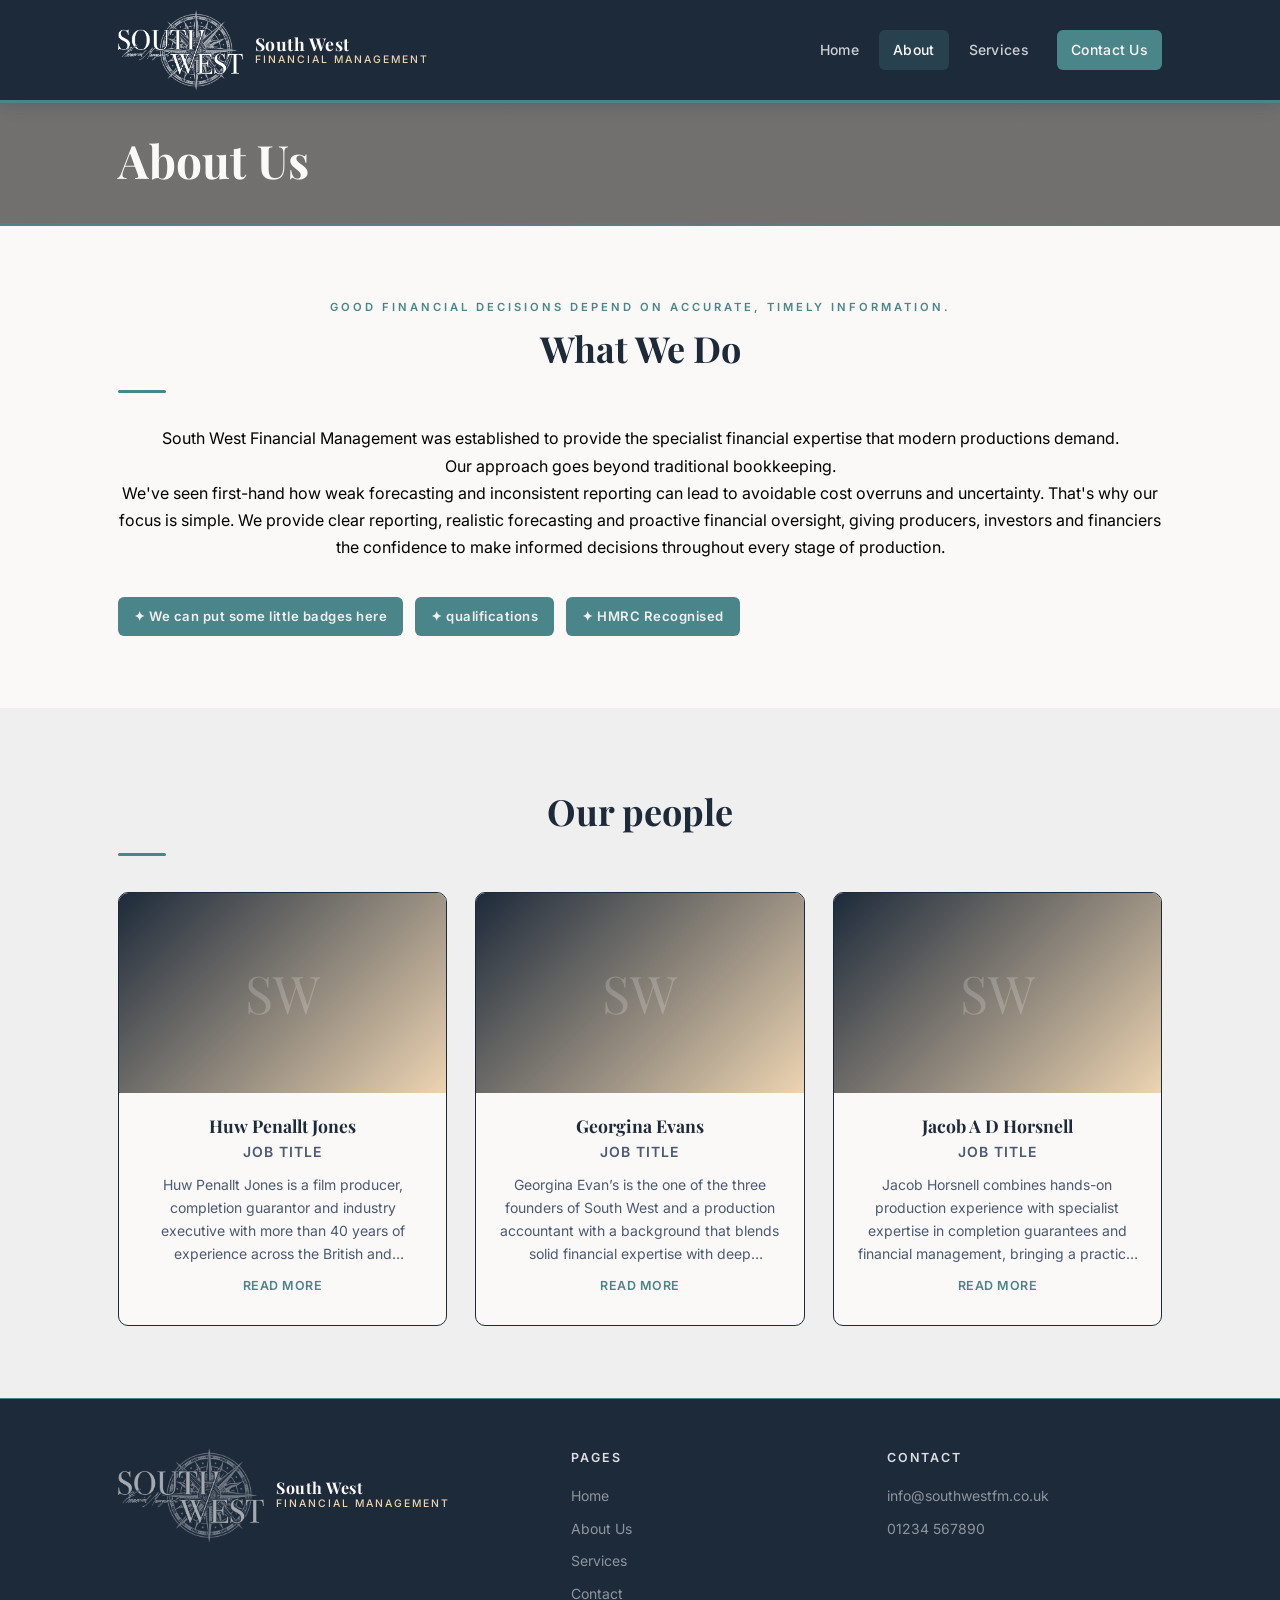
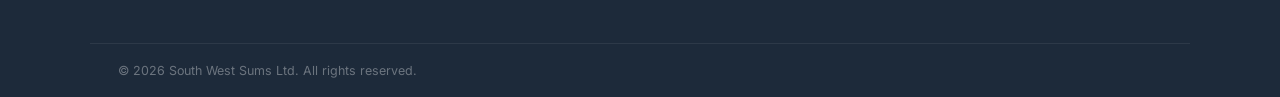
==== about.html @ 1b4b7c7f "Initial commit" ====
<!DOCTYPE html>
<html lang="en">
<head>
    <meta charset="UTF-8">
    <meta name="viewport" content="width=device-width, initial-scale=1.0">
    <title>About Us – South West Financial Management</title>
    <link rel="stylesheet" href="style.css">
</head>
<body>

<!-- HEADER -->
<header>
    <div class="header-inner">
        <a href="index.html" class="logo-wrap">
            <img src="images/logo_white.png" alt="South West Financial Management logo">
            <div class="logo-text">
                <span class="name">South West</span>
                <span class="sub">Financial Management</span>
            </div>
        </a>
        <nav>
            <a href="index.html">Home</a>
            <a href="about.html" class="active">About</a>
            <a href="services.html">Services</a>
            <a href="contact.html" class="nav-cta">Contact Us</a>
        </nav>
    </div>
</header>

<!-- PAGE BANNER -->
<div class="page-banner">
    <div class="container">
        <h1>About Us</h1>
        <p></p>
    </div>
</div>

<!-- ABOUT INTRO -->
<section class="section">
    <div class="container">
		<div>
			<p class="section-label">Good financial decisions depend on accurate, timely information.</p>
			<h2 class="section-title">What We Do</h2>
			<div class="divider"></div>
			<p>South West Financial Management was established to provide the specialist financial expertise that modern productions demand.</p>
			<p>Our approach goes beyond traditional bookkeeping.</p>
			<p>We've seen first-hand how weak forecasting and inconsistent reporting can lead to avoidable cost overruns and uncertainty. That's why our focus is simple. We provide clear reporting, realistic forecasting and proactive financial oversight, giving producers, investors and financiers the confidence to make informed decisions throughout every stage of production.</p>
			<div class="qual-strip">
				<span class="qual-badge">✦ We can put some little badges here</span>
				<span class="qual-badge">✦ qualifications</span>
				<span class="qual-badge">✦ HMRC Recognised</span>
			</div>
		</div>
            
    </div>
</section>

<!-- TEAM SECTION -->
<section class="section section-alt">
    <div class="container">
        <p class="section-label"><Meet the team</p>
        <h2 class="section-title">Our people</h2>
        <div class="divider"></div>
        <div class="team-grid" style="margin-top: 36px;">
			<div class="team-card" tabindex="0" role="button" data-name="Huw Penallt Jones" data-role="Job title">
				<div class="team-photo">SW</div>
				<div class="team-info">
					<h3>Huw Penallt Jones</h3>
					<p class="team-role">Job title</p>
					<p class="team-bio">Huw Penallt Jones is a film producer, completion guarantor and industry executive with more than 40 years of experience across the British and international film industries. Throughout his career, he has contributed to the successful delivery of over 350 productions, combining extensive expertise in production, finance and risk management.
					His production credits include Cold Mountain, The Man Who Knew Infinity, The Edge of Love, Patagonia and Freud's Last Session. Alongside his work as a producer, Huw has held senior leadership roles including Director and Head of Production at Film Finances Ltd, one of the world's leading completion guarantors, Vice Chair of the Production Guild of Great Britain, and Cost Controller at the BBC. He currently serves as Managing Director UK for the CAC Group/MGB.
					Huw also spent several years as a Senior Lecturer in Film Production at Aberystwyth University, where he developed industry-focused programmes to help students gain professional production experience.
					At South West Financial Management, Huw brings together decades of experience in producing, production finance and completion guarantees to provide producers, investors and financiers with robust financial oversight, accurate forecasting and the confidence to deliver productions successfully.</p>
					<span class="team-toggle">Read more</span>
				</div>
			</div>
            <div class="team-card" tabindex="0" role="button" data-name="Georgina Evans" data-role="Job title">
				<div class="team-photo">SW</div>
				<div class="team-info">
					<h3>Georgina Evans</h3>
					<p class="team-role">Job title</p>
					<p class="team-bio">Georgina Evan’s is the one of the three founders of South West and a production accountant with a background that blends solid financial expertise with deep experience in the creative industries. She spent ten years at Molinare, one of the UK’s leading post‑production houses, where she progressed from Accounts Payable to Management Accountant and ultimately Financial Controller. Her time there gave her a comprehensive understanding of post‑production workflows, cost management, and the financial pressures facing modern screen projects.
					After leaving Molinare, Georgina transitioned into production accounting — a move that combined her love of film with her talent for bringing clarity and calm to complex budgets. She has since worked on a range of feature films, including Wasteland, Deep Fear, Killing Thyme, Me You and Montana, supporting producers and financiers with accurate reporting, tax credit administration, and day‑to‑day financial oversight.
					Today, through South West, Georgina provides productions with a dependable, collaborative financial partner. She is known for her approachable style, her ability to simplify the complicated, and her commitment to helping teams feel confident and in control from development through delivery</p>
					<span class="team-toggle">Read more</span>
				</div>
			</div>
			
            <div class="team-card" tabindex="0" role="button" data-name="Jacob A D Horsnell" data-role="Job title">
				<div class="team-photo">SW</div>
				<div class="team-info">
					<h3>Jacob A D Horsnell</h3>
					<p class="team-role">Job title</p>
					<p class="team-bio">Jacob Horsnell combines hands-on production experience with specialist expertise in completion guarantees and financial management, bringing a practical understanding of how productions operate from both the set and the office.
					Having begun his career in the Assistant Director department, Jacob has worked closely with cast and crew across productions of varying scale, giving him first-hand knowledge of the demands, pace and realities of filmmaking. This practical production experience enables him to provide financial oversight that is grounded in how productions actually function.
					Jacob later spent several years with Media Guarantors, where he helped oversee the completion bonding of more than 20 film and television productions. Working across projects filmed throughout Europe and internationally, he developed extensive experience in production monitoring, financial reporting, risk management and multi-currency budgeting.
					He has also worked as a Line Producer on A Visit to Grandpa's and has worked on productions including Cliffhanger (2026), A Hand Rises, The Queen of Fashion and Wife and Dog.
					At South West Financial Management, Jacob combines practical production knowledge with financial expertise to deliver robust reporting, realistic forecasting and financial controls that support producers throughout every stage of production.</p>
					<span class="team-toggle">Read more</span>
				</div>
			</div>
		<div class="team-modal-overlay" id="teamModalOverlay">
			<div class="team-modal">
				<button class="team-modal-close" aria-label="Close">&times;</button>
				<div class="team-modal-photo" id="teamModalPhoto"></div>
				<h3 id="teamModalName"></h3>
				<p class="team-role" id="teamModalRole"></p>
				<p class="team-bio" id="teamModalBio"></p>
			</div>
		</div>
        </div>
    </div>
</section>

<!-- FOOTER -->
<footer>
    <div class="footer-inner">
        <div class="footer-brand">
            <a href="index.html" class="logo-wrap">
                <img src="images/logo_white.png" alt="South West Financial Management">
                <div class="logo-text">
                    <span class="name">South West</span>
                    <span class="sub">Financial Management</span>
                </div>
            </a>
        </div>
        <div class="footer-col">
            <h4>Pages</h4>
            <a href="index.html">Home</a>
            <a href="about.html">About Us</a>
            <a href="services.html">Services</a>
            <a href="contact.html">Contact</a>
        </div>
        <div class="footer-col">
            <h4>Contact</h4>
            <a href="mailto:info@southwestfm.co.uk">info@southwestfm.co.uk</a>
            <a href="tel:01234567890">01234 567890</a>
        </div>
    </div>
    <div class="footer-bottom">
        <span>© 2026 South West Sums Ltd. All rights reserved.</span>
    </div>
</footer>
<script>
  window.addEventListener('scroll', () => {
    const header = document.querySelector('header');
    if (window.scrollY > 100) {
      header.style.background = 'rgba(29, 42, 58, 0.8)';
    } else {
      header.style.background = 'rgba(29, 42, 58, 1)';
    }
  });
</script>
<script>
const overlay = document.getElementById('teamModalOverlay');
const modalPhoto = document.getElementById('teamModalPhoto');
const modalName = document.getElementById('teamModalName');
const modalRole = document.getElementById('teamModalRole');
const modalBio = document.getElementById('teamModalBio');
const closeBtn = overlay.querySelector('.team-modal-close');

function openModal(card) {
    modalPhoto.textContent = card.querySelector('.team-photo').textContent;
    modalName.textContent = card.dataset.name;
    modalRole.textContent = card.dataset.role;
    modalBio.textContent = card.querySelector('.team-bio').textContent;
    overlay.classList.add('active');
    document.body.style.overflow = 'hidden';
}

function closeModal() {
    overlay.classList.remove('active');
    document.body.style.overflow = '';
}

document.querySelectorAll('.team-card').forEach(card => {
    card.addEventListener('click', () => openModal(card));
    card.addEventListener('keydown', (e) => {
        if (e.key === 'Enter' || e.key === ' ') {
            e.preventDefault();
            openModal(card);
        }
    });
});

closeBtn.addEventListener('click', closeModal);
overlay.addEventListener('click', (e) => {
    if (e.target === overlay) closeModal();
});
document.addEventListener('keydown', (e) => {
    if (e.key === 'Escape' && overlay.classList.contains('active')) closeModal();
});
</script>
</body>
</html>
---- style.css ----
/* =========================================
   SOUTHWEST FINANCIAL MANAGEMENT
   Palette: Deep jet-black, slate, seafoam dark-cyan
   ========================================= */

@import url('https://fonts.googleapis.com/css2?family=Playfair+Display:wght@600;700&family=Inter:wght@300;400;500;600&display=swap');

:root {
    --jet-black: #1d2a3a;
    --wheat:     #edd4b2;
    --dark-cyan: #4a8589;
    --slate:     #4a5a72;
    --platinum:  #efefef;
    --bright-snow:#fbf9f7;
}

/* ---- RESET & BASE ---- */
*, *::before, *::after { box-sizing: border-box; margin: 0; padding: 0; }

body {
    font-family: 'Inter', -apple-system, BlinkMacSystemFont, sans-serif;
    background: var(--bright-snow);
    color: var(--text);
    line-height: 1.7;
    font-size: 16px;
}

h1, h2, h3 {
    font-family: 'Playfair Display', Georgia, serif;
    color: var(--jet-black);
    line-height: 1.2;
}

/* ---- HEADER ---- */
header {
    position: sticky;
    top: 0;
    z-index: 100;
    background: var(--jet-black);
    backdrop-filter: blur(12px);
    -webkit-backdrop-filter: blur(12px);
    border-bottom: 3px solid var(--dark-cyan);
    box-shadow: 0 2px 16px rgba(13,31,60,0.18);
	transition: background 0.6s ease;
}

.header-inner {
    max-width: 1100px;
    margin: 0 auto;
    padding: 0 28px;
    display: flex;
    align-items: center;
    justify-content: space-between;
    height: 100px;
}

.logo-wrap {
    display: flex;
    align-items: center;
    gap: 12px;
    text-decoration: none;
}

.logo-wrap img {
    height: 82px;
    width: auto;
}

.logo-text {
    display: flex;
    flex-direction: column;
    line-height: 1.15;
}

.logo-text .name {
    font-family: 'Playfair Display', Georgia, serif;
    font-size: 1.1rem;
    font-weight: 700;
    color: var(--bright-snow);
    letter-spacing: 0.5px;
}

.logo-text .sub {
    font-size: 0.65rem;
    color: var(--wheat);
    letter-spacing: 2px;
    text-transform: uppercase;
    font-weight: 500;
}

nav {
    display: flex;
    align-items: center;
    gap: 6px;
}

nav a {
    text-decoration: none;
    color: rgba(255,255,255,0.78);
    font-size: 0.875rem;
    font-weight: 500;
    padding: 8px 14px;
    border-radius: 6px;
    letter-spacing: 0.3px;
    transition: color 0.2s, background 0.2s;
}

nav a:hover,
nav a.active {
    color: var(--bright-snow);
    background: rgba(74, 133, 137,0.25);
}

nav a.nav-cta {
    background: var(--dark-cyan);
    color: var(--bright-snow);
    margin-left: 8px;
}

nav a.nav-cta:hover {
    background: var(--wheat);
}

/* ---- HERO (index only) ---- */
.hero {
    position: relative;
    height: 82vh;
    min-height: 520px;
    display: flex;
    align-items: center;
    justify-content: flex-start;
    background-image: url('images/hero.jpg');
    background-size: cover;
    background-position: center 40%;
    overflow: hidden;
}

.hero::before {
    content: '';
    position: absolute;
    inset: 0;
    background: linear-gradient(105deg, rgba(29, 42, 58,0.4) 30%, rgba(29, 42, 58,0) 60%);
}

.hero-content {
    position: relative;
    max-width: 1100px;
    width: 100%;
    margin: 0 auto;
    padding: 0 48px;
}

.hero-eyebrow {
    display: inline-block;
    font-size: 0.72rem;
    font-weight: 600;
    letter-spacing: 3px;
    text-transform: uppercase;
    color: var(--wheat);
    margin-bottom: 20px;
    border-left: 3px solid var(--dark-cyan);
    padding-left: 12px;
}

.hero h1 {
    font-size: clamp(36px, 5vw, 62px);
    color: var(--bright-snow);
    font-weight: 700;
    max-width: 800px;
    margin-bottom: 22px;
    letter-spacing: -0.5px;
}

.hero p {
    font-size: 1.1rem;
    color: rgba(255,255,255,0.80);
    max-width: 500px;
    margin-bottom: 36px;
    font-weight: 300;
    line-height: 1.75;
}

/* ---- BUTTONS ---- */
.btn {
    display: inline-block;
    padding: 14px 28px;
    border-radius: 6px;
    font-weight: 600;
    font-size: 0.9rem;
    text-decoration: none;
    letter-spacing: 0.3px;
    transition: all 0.2s ease;
    cursor: pointer;
}

.btn-primary {
    background: var(--dark-cyan);
    color: var(--bright-snow);
    border: 2px solid var(--dark-cyan);
}

.btn-primary:hover {
    background: var(--wheat);
    border-color: var(--wheat);
    transform: translateY(-1px);
    box-shadow: 0 6px 20px rgba(46,139,120,0.35);
}

.btn-outline {
    background: transparent;
    color: var(--bright-snow);
    border: 2px solid rgba(255,255,255,0.5);
    margin-left: 12px;
}

.btn-outline:hover {
    border-color: var(--bright-snow);
    background: rgba(255,255,255,0.08);
}

/* ---- PAGE BANNER (inner pages) ---- */

.page-banner {
    position: relative;
    overflow: hidden;
    padding: 30px 28px;
    background-image:
        linear-gradient(rgba(0,0,0,0.55), rgba(0,0,0,0.55)),
        url("images/banner.jpg");
    background-size: cover;
    background-position: center;
    background-repeat: no-repeat;
	position: relative;
    overflow: hidden;
}

.page-banner::after {
    content: '';
    position: absolute;
    bottom: 0; left: 0; right: 0;
    height: 3px;
    background: linear-gradient(90deg, var(--dark-cyan), transparent);
}

.page-banner .container {
    position: relative;
}

.page-banner h1 {
    color: var(--bright-snow);
    font-size: clamp(28px, 4vw, 46px);
    margin-bottom: 8px;
}

.page-banner p {
    color: rgba(255,255,255,0.65);
    font-size: 1rem;
    font-weight: 300;
}

/* ---- CONTAINER ---- */
.container {
    max-width: 1100px;
    margin: 0 auto;
    padding: 0 28px;
}

/* ---- SECTION SPACING ---- */
.section {
    padding: 72px 0;
	text-align: center;
}

.section-alt {
    background: var(--platinum);
}

.section-label {
    font-size: 0.7rem;
    font-weight: 600;
    letter-spacing: 3px;
    text-transform: uppercase;
    color: var(--dark-cyan);
    margin-bottom: 10px;
	text-align: center;
}

.section-title {
    font-size: clamp(24px, 3vw, 36px);
    color: var(--jet-black);
    margin-bottom: 16px;
	text-align: center;
}

.section-lead {
    font-size: 1.05rem;
    color: var(--slate);
    max-width: 1100px;
    font-weight: 400;
    line-height: 1.75;
	text-align: center;
}

/* ---- DIVIDER ---- */
.divider {
    width: 48px;
    height: 3px;
    background: var(--dark-cyan);
    margin: 20px 0 32px;
    border-radius: 2px;
}

/* ---- TRUST BAR (index) ---- */
.trust-bar {
    background: var(--jet-black);
    padding: 18px 28px;
    display: flex;
    justify-content: center;
    gap: 48px;
    flex-wrap: wrap;
}

.trust-item {
    color: rgba(255,255,255,0.70);
    font-size: 0.8rem;
    font-weight: 500;
    letter-spacing: 1px;
    text-transform: uppercase;
    display: flex;
    align-items: center;
    gap: 8px;
}

.trust-item::before {
    content: '•';
    color: var(--wheat);
    font-weight: 700;
}

/* ---- INTRO SPLIT (index) ---- */
.intro-split {
    display: grid;
    grid-template-columns: 1fr 1fr;
    gap: 64px;
    align-items: center;
}

.intro-split .text-col h2 {
    font-size: clamp(26px, 3vw, 38px);
    margin-bottom: 16px;
}

.intro-split .text-col p {
    color: var(--slate);
    margin-bottom: 16px;
    line-height: 1.8;
}

.stat-grid {
    display: grid;
    grid-template-columns: 1fr 1fr;
    gap: 2px;
    border: 1px solid var(--jet-black);
    border-radius: 10px;
    overflow: hidden;
}

.stat-cell {
    background: var(--bright-snow);
    padding: 28px 24px;
    border-right: 1px solid var(--jet-black);
    border-bottom: 1px solid var(--jet-black);
}

.stat-cell:nth-child(even) { border-right: none; }
.stat-cell:nth-last-child(-n+2) { border-bottom: none; }

.stat-number {
    font-family: 'Playfair Display', Georgia, serif;
    font-size: 2.4rem;
    font-weight: 700;
    color: var(--jet-black);
    line-height: 1;
    margin-bottom: 4px;
}

.stat-label {
    font-size: 0.8rem;
    color: var(--slate);
    font-weight: 500;
    letter-spacing: 0.5px;
}

/* ---- SERVICE PREVIEW (index) ---- */
.service-preview {
    display: grid;
    grid-template-columns: repeat(3, 1fr);
    gap: 24px;
}

.service-card {
    background: var(--bright-snow);
    border: 1px solid var(--jet-black);
    border-radius: 10px;
    padding: 32px 28px;
    transition: box-shadow 0.2s, transform 0.2s, border-color 0.2s;
	text-align: left;
}

.service-card:hover {
    box-shadow: 0 8px 32px rgba(13,31,60,0.10);
    transform: translateY(-3px);
    border-color: var(--dark-cyan);
}

.card-icon {
    width: 48px;
    height: 48px;
    background: var(--dark-cyan);
    border-radius: 10px;
    display: flex;
    align-items: center;
    justify-content: center;
    margin-bottom: 20px;
    font-size: 22px;
}

.service-card h3 {
    font-size: 1.1rem;
    margin-bottom: 10px;
    color: var(--jet-black);
}

.service-card p {
    color: var(--slate);
    font-size: 0.9rem;
    line-height: 1.7;
}

.card-link {
    display: inline-block;
    margin-top: 16px;
    font-size: 0.85rem;
    font-weight: 600;
    color: var(--dark-cyan);
    text-decoration: none;
    letter-spacing: 0.2px;
}
/* ---- NO ICON VARIANT ---- */

.service-full-card.no-icon {
    text-align: left;
}

.service-full-card.no-icon h3 {
    margin-bottom: 10px;
}

.service-lead {
    color: var(--slate);
    font-size: 0.9rem;
    line-height: 1.7;
    margin-bottom: 18px;
}

/* subtle separator (instead of icon block) */
.service-full-card.no-icon::after {
    content: '';
    display: block;
    width: 48px;
    height: 2px;
    background: var(--dark-cyan);
    margin: 14px 0 18px;
    border-radius: 2px;
}

.card-link:hover { color: var(--wheat); text-decoration: underline; }

.partner-branding {
    margin-top: 30px;
    padding-top: 20px;
    border-top: 1px solid rgba(74, 133, 137, 0.25);
}

.partner-label {
    font-size: 0.7rem;
    font-weight: 600;
    letter-spacing: 2px;
    text-transform: uppercase;
    color: var(--dark-cyan);
    margin-bottom: 12px;
}

.partner-logo {
    display: block;
    max-width: 160px;
    max-height: 40px;
    width: auto;
    height: auto;
}

/* ---- ABOUT PAGE ---- */
.about-intro {
    display: grid;
    grid-template-columns: 1.1fr 0.9fr;
    gap: 64px;
    align-items: start;
}

.about-intro p {
    color: var(--slate);
    margin-bottom: 18px;
    line-height: 1.8;
}

.values-box {
    background: var(--jet-black);
    border-radius: 12px;
    padding: 36px 32px;
    color: var(--bright-snow);
}

.values-box h3 {
    color: var(--wheat);
    font-size: 1rem;
    font-weight: 600;
    letter-spacing: 1px;
    text-transform: uppercase;
    margin-bottom: 20px;
}

.value-item {
    display: flex;
    align-items: flex-start;
    gap: 14px;
    margin-bottom: 18px;
}

.value-item:last-child { margin-bottom: 0; }

.value-icon {
    width: 28px;
    height: 28px;
    background: var(--dark-cyan);
    border-radius: 50%;
    display: flex;
    align-items: center;
    justify-content: center;
    flex-shrink: 0;
    font-size: 13px;
    margin-top: 2px;
}

.value-item strong {
    display: block;
    color: var(--bright-snow);
    margin-bottom: 3px;
    font-size: 0.9rem;
}

.value-item span {
    color: rgba(255,255,255,0.65);
    font-size: 0.85rem;
    line-height: 1.5;
}

/* Team */
.team-grid {
    display: grid;
    grid-template-columns: repeat(auto-fit, minmax(250px, 1fr));
    gap: 28px;
}

/* Card stays clamped, just add a subtle affordance */
.team-card {
    background: var(--bright-snow);
    border: 1px solid var(--jet-black);
    border-radius: 10px;
    overflow: hidden;
    transition: box-shadow 0.2s;
    cursor: pointer;
}
.team-card:focus {
    outline: 2px solid var(--dark-cyan);
    outline-offset: 2px;
}

/* Overlay */
.team-modal-overlay {
    position: fixed;
    inset: 0;
    background: rgba(13,31,60,0.55);
    display: flex;
    align-items: center;
    justify-content: center;
    padding: 24px;
    z-index: 1000;
    opacity: 0;
    pointer-events: none;
    transition: opacity 0.2s;
}
.team-modal-overlay.active {
    opacity: 1;
    pointer-events: auto;
}

/* Modal box */
.team-modal {
    background: var(--bright-snow);
    border-radius: 10px;
    max-width: 640px;
    width: 100%;
    max-height: 85vh;
    overflow-y: auto;
    padding: 36px 40px;
    position: relative;
    transform: translateY(20px);
    transition: transform 0.2s;
}
.team-modal-overlay.active .team-modal {
    transform: translateY(0);
}
.team-modal h3 {
    font-size: 1.4rem;
    margin-bottom: 4px;
}
.team-modal .team-role {
    font-size: 0.8rem;
    color: var(--dark-cyan);
    font-weight: 600;
    letter-spacing: 1px;
    text-transform: uppercase;
    margin-bottom: 18px;
}
.team-modal p.team-bio {
    font-size: 0.95rem;
    color: var(--slate);
    line-height: 1.75;
    white-space: pre-line;
}
.team-modal-close {
    position: absolute;
    top: 16px;
    right: 20px;
    width: 32px;
    height: 32px;
    border: none;
    background: transparent;
    font-size: 1.4rem;
    line-height: 1;
    cursor: pointer;
    color: var(--slate);
}
.team-modal-close:hover {
    color: var(--jet-black);
}
.team-card:hover {
    box-shadow: 0 6px 24px rgba(13,31,60,0.10);
}

.team-modal-photo {
    width: 88px;
    height: 88px;
    border-radius: 50%;
    background: linear-gradient(135deg, var(--jet-black) 0%, var(--wheat) 100%);
    display: flex;
    align-items: center;
    justify-content: center;
    font-size: 28px;
    color: rgba(255,255,255,0.35);
    font-family: 'Playfair Display', serif;
    margin-bottom: 18px;
}

/* Bio text: clamped by default */
.team-info p.team-bio {
    font-size: 0.875rem;
    color: var(--slate);
    line-height: 1.65;
    display: -webkit-box;
    -webkit-line-clamp: 4;
    -webkit-box-orient: vertical;
    overflow: hidden;
    transition: -webkit-line-clamp 0.2s;
}

/* Expanded state — remove clamp */
.team-card.expanded .team-info p.team-bio {
    -webkit-line-clamp: unset;
    display: block;
}

.team-toggle {
    display: inline-block;
    margin-top: 10px;
    font-size: 0.78rem;
    font-weight: 600;
    color: var(--dark-cyan);
    letter-spacing: 0.5px;
    text-transform: uppercase;
}

.team-photo {
    height: 200px;
    background: linear-gradient(135deg, var(--jet-black) 0%, var(--wheat) 100%);
    display: flex;
    align-items: center;
    justify-content: center;
    font-size: 52px;
    color: rgba(255,255,255,0.20);
    font-family: 'Playfair Display', serif;
}

.team-info {
    padding: 22px 22px 26px;
}

.team-info h3 {
    font-size: 1.1rem;
    margin-bottom: 4px;
}

.team-role {
    font-size: 0.78rem;
    color: var(--dark-cyan);
    font-weight: 600;
    letter-spacing: 1px;
    text-transform: uppercase;
    margin-bottom: 10px;
}

.team-info p {
    font-size: 0.875rem;
    color: var(--slate);
    line-height: 1.65;
}

/* Qualifications */
.qual-strip {
    display: flex;
    flex-wrap: wrap;
    gap: 12px;
    margin-top: 36px;
	text-align: centre;
}

.qual-badge {
    display: inline-flex;
    align-items: center;
    gap: 8px;
    background: var(--dark-cyan);
    color: var(--platinum);
    border-radius: 6px;
    padding: 8px 16px;
    font-size: 0.82rem;
    font-weight: 600;
    letter-spacing: 0.5px;
	align-content: centre;
}

/* ---- SERVICES PAGE ---- */
.services-grid {
    display: grid;
    grid-template-columns: repeat(auto-fit, minmax(300px, 1fr));
    gap: 28px;
}

.service-full-card {
    background: var(--bright-snow);
    border: 1px solid var(--jet-black);
    border-radius: 10px;
    padding: 36px 30px;
    transition: box-shadow 0.2s, border-color 0.2s;
    position: relative;
    overflow: hidden;
	text-align: left;
}

.service-full-card::before {
    content: '';
    position: absolute;
    top: 0; left: 0; right: 0;
    height: 3px;
    background: var(--dark-cyan);
    transform: scaleX(0);
    transform-origin: left;
    transition: transform 0.3s;
}

.service-full-card:hover {
    box-shadow: 0 8px 36px rgba(13,31,60,0.10);
    border-color: var(--dark-cyan);
}

.service-full-card:hover::before {
    transform: scaleX(1);
}

.service-full-card 
.card-icon {
    width: 48px; height: 48px;
    font-size: 22px;
}
.card-icon-alt {
    font-weight: 800;
    font-size: 0.75rem;
    letter-spacing: 1px;
}
.card-icon-alt2 {
    width: 48px; height: 48px;
    font-size: 22px;
}

.service-full-card h3 {
    font-size: 1.2rem;
    margin-bottom: 12px;
}

.service-full-card p {
    color: var(--slate);
    font-size: 0.9rem;
    line-height: 1.75;
    margin-bottom: 18px;
}

.service-includes {
    list-style: none;
    margin-top: 14px;
}

.service-includes li {
    font-size: 0.85rem;
    color: var(--slate);
    padding: 5px 0;
    padding-left: 18px;
    position: relative;
}

.service-includes li::before {
    content: '›';
    position: absolute;
    left: 0;
    color: var(--dark-cyan);
    font-weight: 700;
    font-size: 1rem;
}

/* ---- CONTACT PAGE ---- */
.contact-grid {
    display: grid;
    grid-template-columns: 1fr 1fr;
    gap: 56px;
    align-items: start;
}

.contact-intro p {
    color: var(--slate);
    margin-bottom: 18px;
    line-height: 1.8;
}

.contact-detail {
    display: flex;
    align-items: flex-start;
    gap: 16px;
    margin-bottom: 24px;
    padding: 22px 24px;
    background: var(--platinum);
    border-radius: 10px;
    border-left: 3px solid var(--dark-cyan);
	text-align: center;
}

.contact-icon {
    font-size: 22px;
    flex-shrink: 0;
    margin-top: 2px;
	text-align: center;
}

.contact-label {
    font-size: 0.72rem;
    font-weight: 600;
    letter-spacing: 2px;
    text-transform: uppercase;
    color: var(--dark-cyan);
    margin-bottom: 4px;
	text-align: center;
}

.contact-value {
    font-size: 1rem;
    font-weight: 500;
    color: var(--jet-black);
	text-align: center;
}

.contact-value a {
    color: var(--jet-black);
    text-decoration: none;
	text-align: center;
}

.contact-value a:hover {
    color: var(--dark-cyan);
	text-align: center;
}

.info-box {
    background: var(--jet-black);
    border-radius: 12px;
    padding: 36px 32px;
    color: var(--bright-snow);
}

.info-box h3 {
    color: var(--bright-snow);
    margin-bottom: 12px;
    font-size: 1.35rem;
}

.info-box p {
    color: rgba(255,255,255,0.70);
    font-size: 0.925rem;
    line-height: 1.75;
    margin-bottom: 14px;
}

.info-box .highlight {
    color: var(--wheat);
    font-weight: 500;
}

.hours-list {
    list-style: none;
    margin-top: 20px;
    border-top: 1px solid rgba(255,255,255,0.12);
    padding-top: 20px;
}

.hours-list li {
    display: flex;
    justify-content: space-between;
    font-size: 0.875rem;
    color: rgba(255,255,255,0.70);
    padding: 6px 0;
    border-bottom: 1px solid rgba(255,255,255,0.07);
}

.hours-list li span:last-child {
    color: rgba(255,255,255,0.90);
    font-weight: 500;
}

/* ---- FOOTER ---- */
footer {
    background: var(--jet-black);
    border-top: 1px solid var(--dark-cyan)
}

.footer-inner {
    max-width: 1100px;
    margin: 0 auto;
    padding: 48px 28px 28px;
    display: grid;
    grid-template-columns: 1.5fr 1fr 1fr;
    gap: 40px;
}

.footer-brand .logo-wrap img {
    height: 96px;
    filter: brightness(0) invert(1) opacity(0.6);
}

.footer-brand .logo-text .name {
    font-size: 1rem;
}

.footer-brand p {
    color: rgba(255,255,255,0.5);
    font-size: 0.82rem;
    line-height: 1.7;
    margin-top: 14px;
    max-width: 260px;
}

.footer-col h4 {
    color: rgba(255,255,255,0.85);
    font-size: 0.78rem;
    font-weight: 600;
    letter-spacing: 2px;
    text-transform: uppercase;
    margin-bottom: 16px;
    font-family: 'Inter', sans-serif;
}

.footer-col a {
    display: block;
    color: rgba(255,255,255,0.5);
    text-decoration: none;
    font-size: 0.875rem;
    margin-bottom: 9px;
    transition: color 0.2s;
}

.footer-col a:hover { color: var(--wheat); }

.footer-bottom {
    max-width: 1100px;
    margin: 0 auto;
    padding: 16px 28px;
    border-top: 1px solid rgba(255,255,255,0.07);
    display: flex;
    justify-content: space-between;
    align-items: center;
}

.footer-bottom span {
    color: rgba(255,255,255,0.35);
    font-size: 0.78rem;
}

/* ---- RESPONSIVE ---- */
@media (max-width: 900px) {
    .intro-split,
    .about-intro,
    .contact-grid { grid-template-columns: 1fr; gap: 36px; }

    .service-preview { grid-template-columns: 1fr 1fr; }

    .footer-inner { grid-template-columns: 1fr 1fr; }
    .footer-inner .footer-brand { grid-column: 1 / -1; }
}

@media (max-width: 640px) {
    .header-inner { height: 80px; }
    .logo-wrap img { height: 82px; }
    nav a { padding: 6px 10px; font-size: 0.8rem; }
    nav a.nav-cta { display: none; }
    .hero-content { padding: 0 24px; }
    .service-preview,
    .services-grid { grid-template-columns: 1fr; }
    .trust-bar { gap: 24px; }
    .footer-inner { grid-template-columns: 1fr; }
}

/* ---- TESTIMONIALS ---- */

.testimonial-grid {
    display: grid;
    grid-template-columns: repeat(3, 1fr);
    gap: 40px;
    margin-top: 48px;
}

.testimonial {
    text-align: left;
    position: relative;
    padding-left: 24px;
    border-left: 3px solid var(--bright-snow);
}

.testimonial p {
    color: var(--slate);
    font-style: italic;
    line-height: 1.8;
    margin-bottom: 24px;
}

.testimonial footer {
    display: flex;
    flex-direction: column;
}

.testimonial strong {
    color: var(--jet-black);
    font-size: 0.95rem;
    margin-bottom: 2px;
}

.testimonial footer {
    background: transparent;   
    padding: 0;
    margin: 0;
    border: none;
    display: block;
}

.testimonial span {
    display: block; 
	color: var(--dark-cyan);
    font-size: 0.78rem;
    font-weight: 600;
    letter-spacing: 1px;
    text-transform: uppercase;
}

@media (max-width: 900px) {
    .testimonial-grid {
        grid-template-columns: 1fr;
        gap: 32px;
    }
}
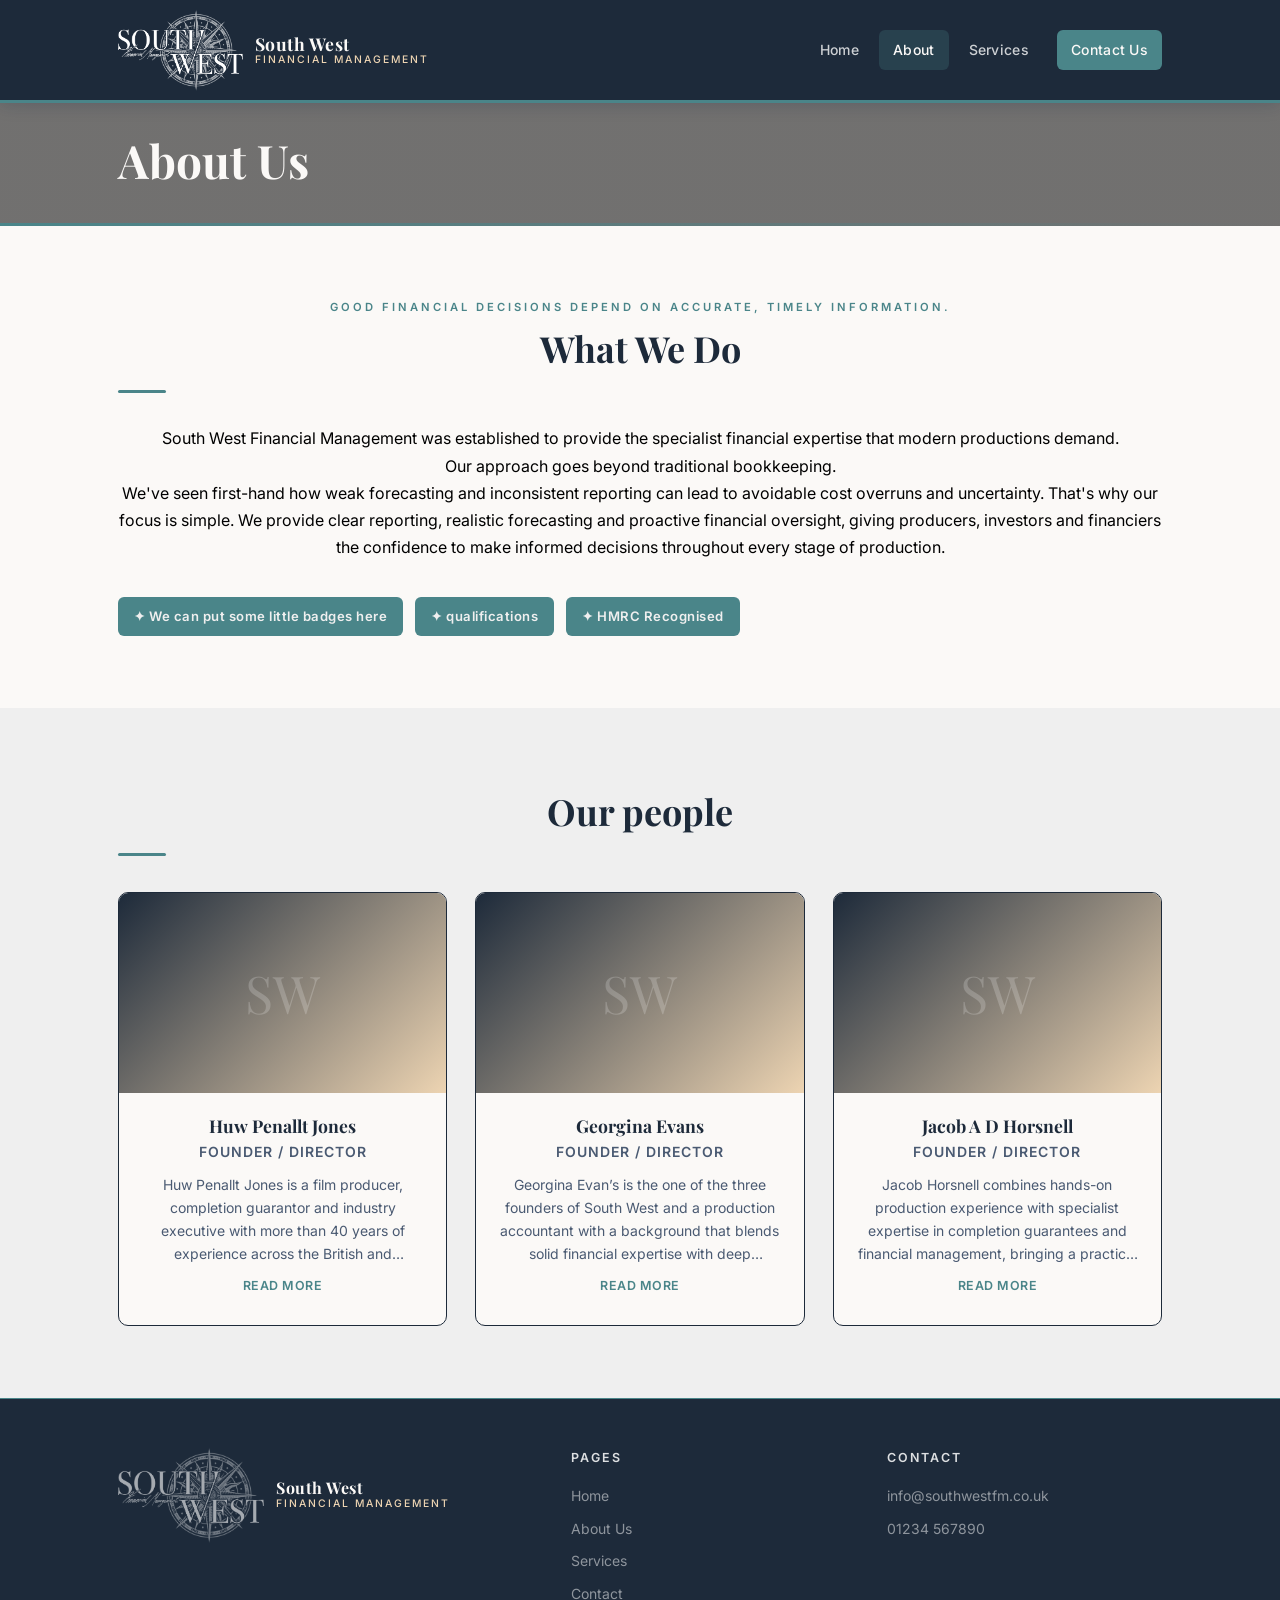
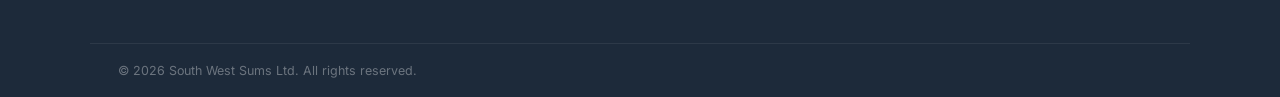
==== commit 9789e1c6: "Updates for launch" ====
--- a/about.html
+++ b/about.html
@@ -62,11 +62,11 @@
         <h2 class="section-title">Our people</h2>
         <div class="divider"></div>
         <div class="team-grid" style="margin-top: 36px;">
-			<div class="team-card" tabindex="0" role="button" data-name="Huw Penallt Jones" data-role="Job title">
+			<div class="team-card" tabindex="0" role="button" data-name="Huw Penallt Jones" data-role="Founder / Director">
 				<div class="team-photo">SW</div>
 				<div class="team-info">
 					<h3>Huw Penallt Jones</h3>
-					<p class="team-role">Job title</p>
+					<p class="team-role">Founder / Director</p>
 					<p class="team-bio">Huw Penallt Jones is a film producer, completion guarantor and industry executive with more than 40 years of experience across the British and international film industries. Throughout his career, he has contributed to the successful delivery of over 350 productions, combining extensive expertise in production, finance and risk management.
 					His production credits include Cold Mountain, The Man Who Knew Infinity, The Edge of Love, Patagonia and Freud's Last Session. Alongside his work as a producer, Huw has held senior leadership roles including Director and Head of Production at Film Finances Ltd, one of the world's leading completion guarantors, Vice Chair of the Production Guild of Great Britain, and Cost Controller at the BBC. He currently serves as Managing Director UK for the CAC Group/MGB.
 					Huw also spent several years as a Senior Lecturer in Film Production at Aberystwyth University, where he developed industry-focused programmes to help students gain professional production experience.
@@ -74,11 +74,11 @@
 					<span class="team-toggle">Read more</span>
 				</div>
 			</div>
-            <div class="team-card" tabindex="0" role="button" data-name="Georgina Evans" data-role="Job title">
+            <div class="team-card" tabindex="0" role="button" data-name="Georgina Evans" data-role="Founder / Director">
 				<div class="team-photo">SW</div>
 				<div class="team-info">
 					<h3>Georgina Evans</h3>
-					<p class="team-role">Job title</p>
+					<p class="team-role">Founder / Director</p>
 					<p class="team-bio">Georgina Evan’s is the one of the three founders of South West and a production accountant with a background that blends solid financial expertise with deep experience in the creative industries. She spent ten years at Molinare, one of the UK’s leading post‑production houses, where she progressed from Accounts Payable to Management Accountant and ultimately Financial Controller. Her time there gave her a comprehensive understanding of post‑production workflows, cost management, and the financial pressures facing modern screen projects.
 					After leaving Molinare, Georgina transitioned into production accounting — a move that combined her love of film with her talent for bringing clarity and calm to complex budgets. She has since worked on a range of feature films, including Wasteland, Deep Fear, Killing Thyme, Me You and Montana, supporting producers and financiers with accurate reporting, tax credit administration, and day‑to‑day financial oversight.
 					Today, through South West, Georgina provides productions with a dependable, collaborative financial partner. She is known for her approachable style, her ability to simplify the complicated, and her commitment to helping teams feel confident and in control from development through delivery</p>
@@ -86,11 +86,11 @@
 				</div>
 			</div>
 			
-            <div class="team-card" tabindex="0" role="button" data-name="Jacob A D Horsnell" data-role="Job title">
+            <div class="team-card" tabindex="0" role="button" data-name="Jacob A D Horsnell" data-role="Founder / Director">
 				<div class="team-photo">SW</div>
 				<div class="team-info">
 					<h3>Jacob A D Horsnell</h3>
-					<p class="team-role">Job title</p>
+					<p class="team-role">Founder / Director</p>
 					<p class="team-bio">Jacob Horsnell combines hands-on production experience with specialist expertise in completion guarantees and financial management, bringing a practical understanding of how productions operate from both the set and the office.
 					Having begun his career in the Assistant Director department, Jacob has worked closely with cast and crew across productions of varying scale, giving him first-hand knowledge of the demands, pace and realities of filmmaking. This practical production experience enables him to provide financial oversight that is grounded in how productions actually function.
 					Jacob later spent several years with Media Guarantors, where he helped oversee the completion bonding of more than 20 film and television productions. Working across projects filmed throughout Europe and internationally, he developed extensive experience in production monitoring, financial reporting, risk management and multi-currency budgeting.
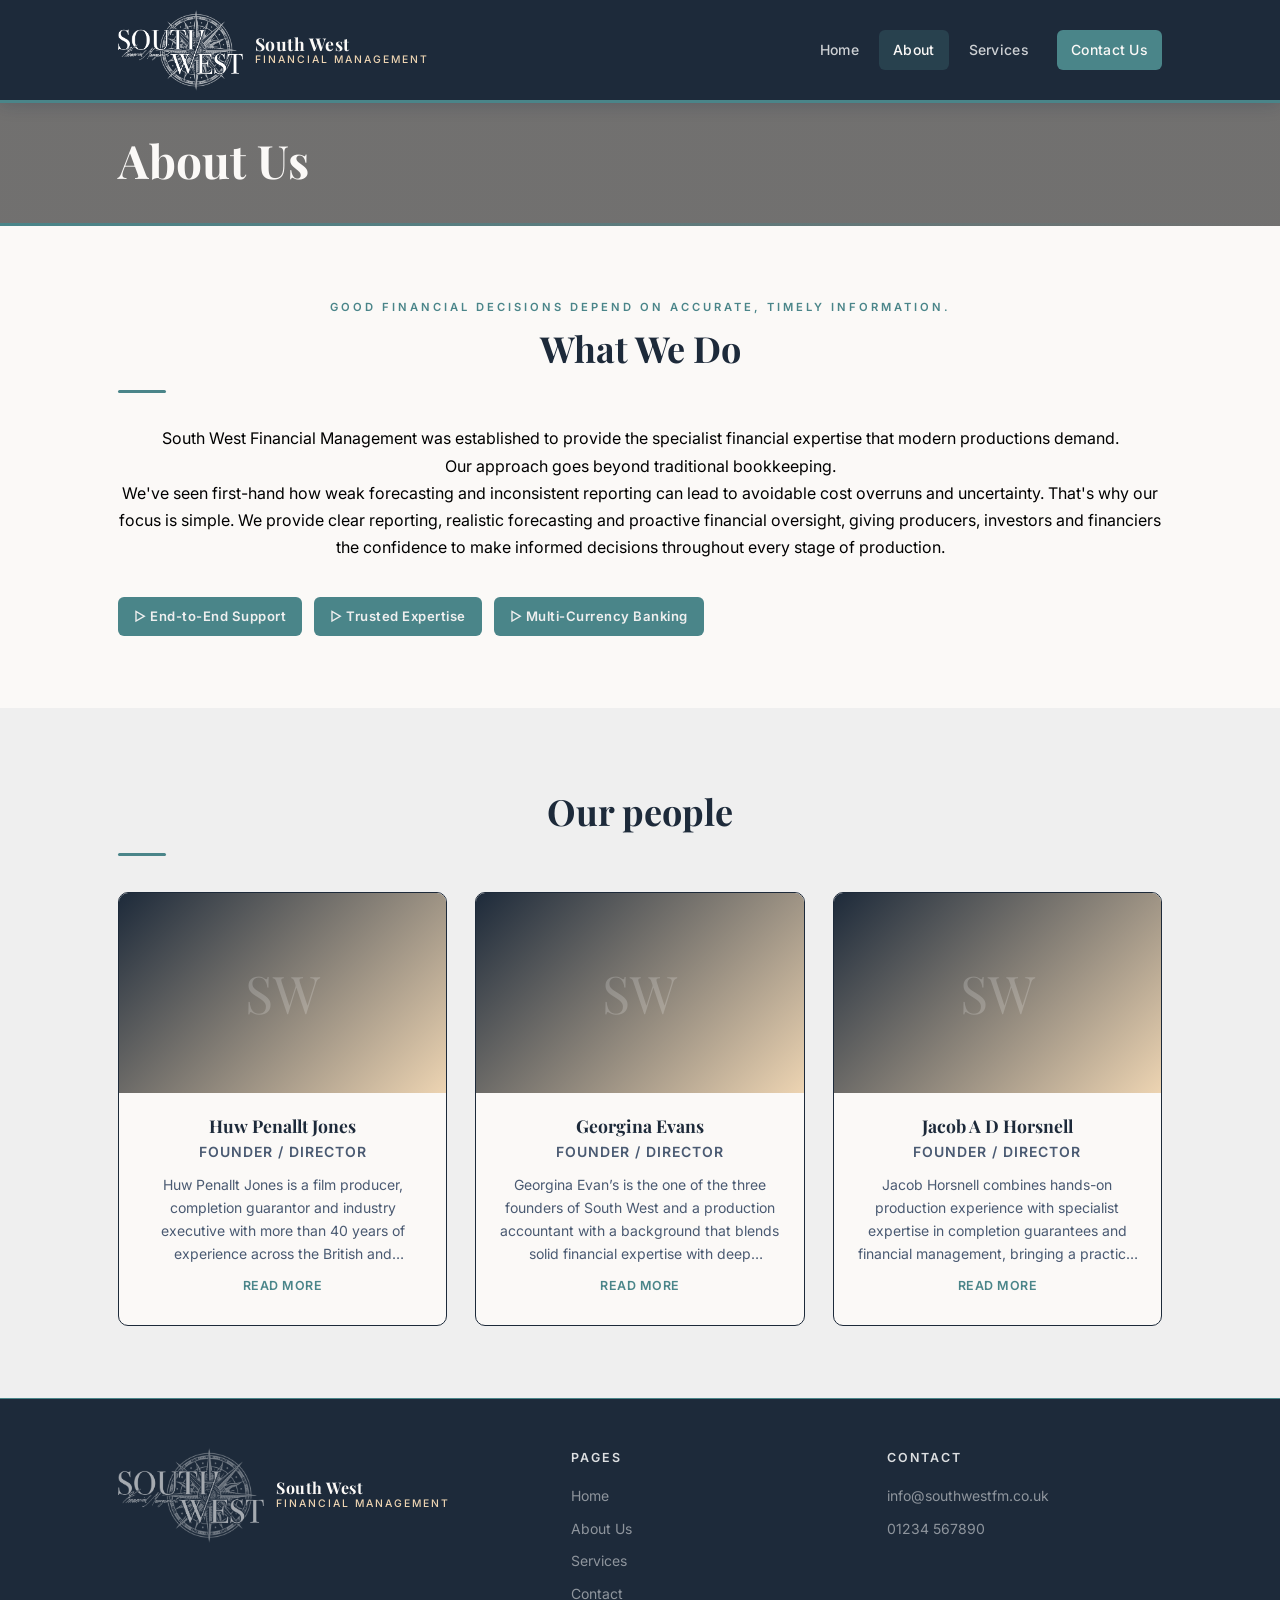
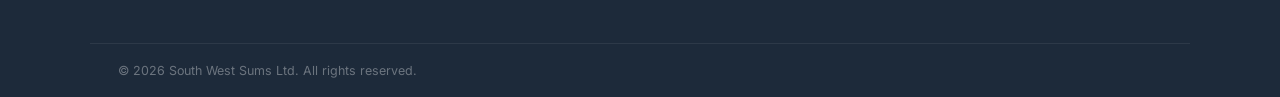
==== commit bae19427: "updates to wording and removing endorsements" ====
--- a/about.html
+++ b/about.html
@@ -46,9 +46,9 @@
 			<p>Our approach goes beyond traditional bookkeeping.</p>
 			<p>We've seen first-hand how weak forecasting and inconsistent reporting can lead to avoidable cost overruns and uncertainty. That's why our focus is simple. We provide clear reporting, realistic forecasting and proactive financial oversight, giving producers, investors and financiers the confidence to make informed decisions throughout every stage of production.</p>
 			<div class="qual-strip">
-				<span class="qual-badge">✦ We can put some little badges here</span>
-				<span class="qual-badge">✦ qualifications</span>
-				<span class="qual-badge">✦ HMRC Recognised</span>
+				<span class="qual-badge">▷ End-to-End Support</span>
+				<span class="qual-badge">▷ Trusted Expertise</span>
+				<span class="qual-badge">▷ Multi-Currency Banking</span>
 			</div>
 		</div>
             
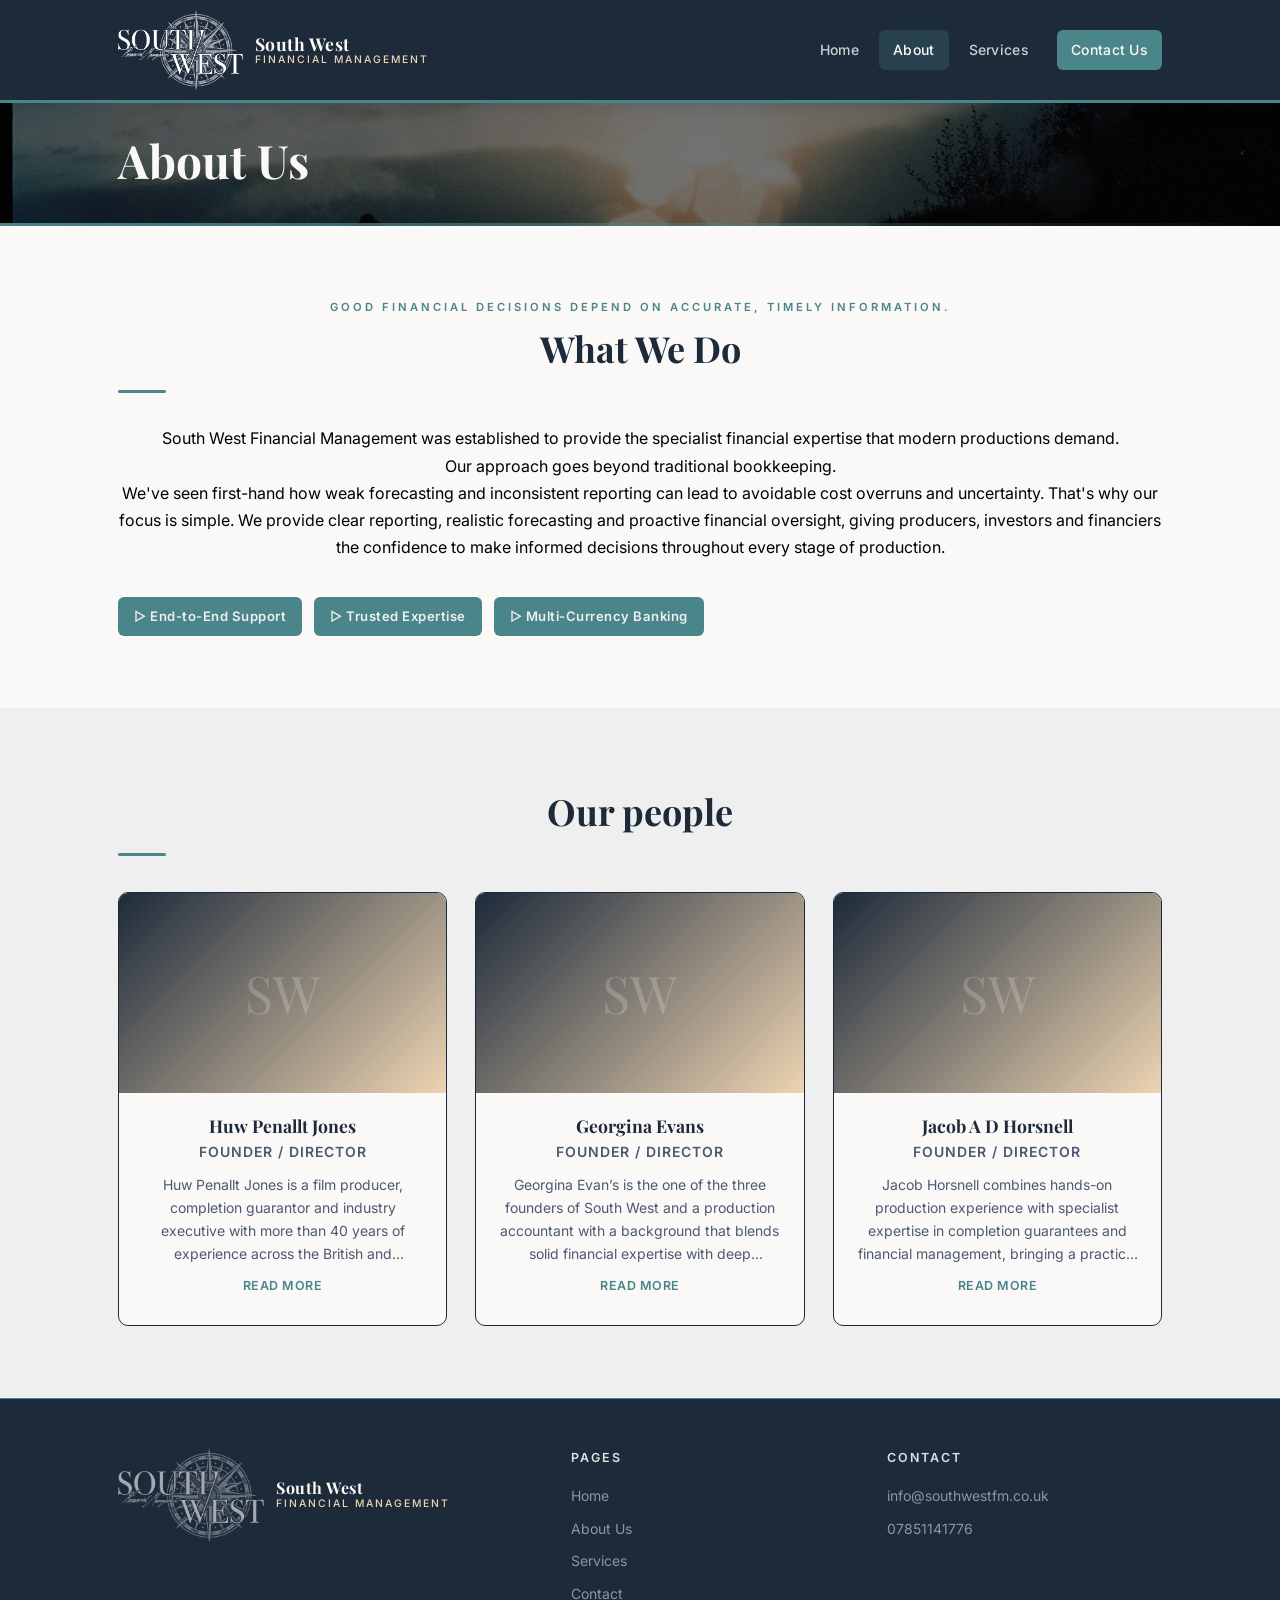
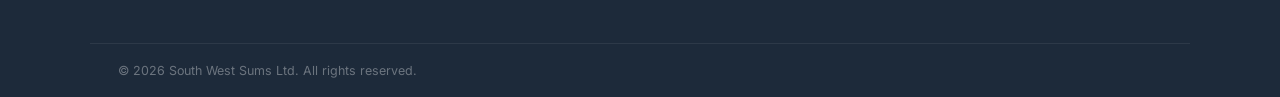
==== commit 822a1aee: "Update phone numbers" ====
--- a/about.html
+++ b/about.html
@@ -134,7 +134,7 @@
         <div class="footer-col">
             <h4>Contact</h4>
             <a href="mailto:info@southwestfm.co.uk">info@southwestfm.co.uk</a>
-            <a href="tel:01234567890">01234 567890</a>
+            <a href="tel:01234567890">07851141776</a>
         </div>
     </div>
     <div class="footer-bottom">
--- a/style.css
+++ b/style.css
@@ -226,7 +226,7 @@
     padding: 30px 28px;
     background-image:
         linear-gradient(rgba(0,0,0,0.55), rgba(0,0,0,0.55)),
-        url("images/banner.jpg");
+        url("images/banner.JPG");
     background-size: cover;
     background-position: center;
     background-repeat: no-repeat;
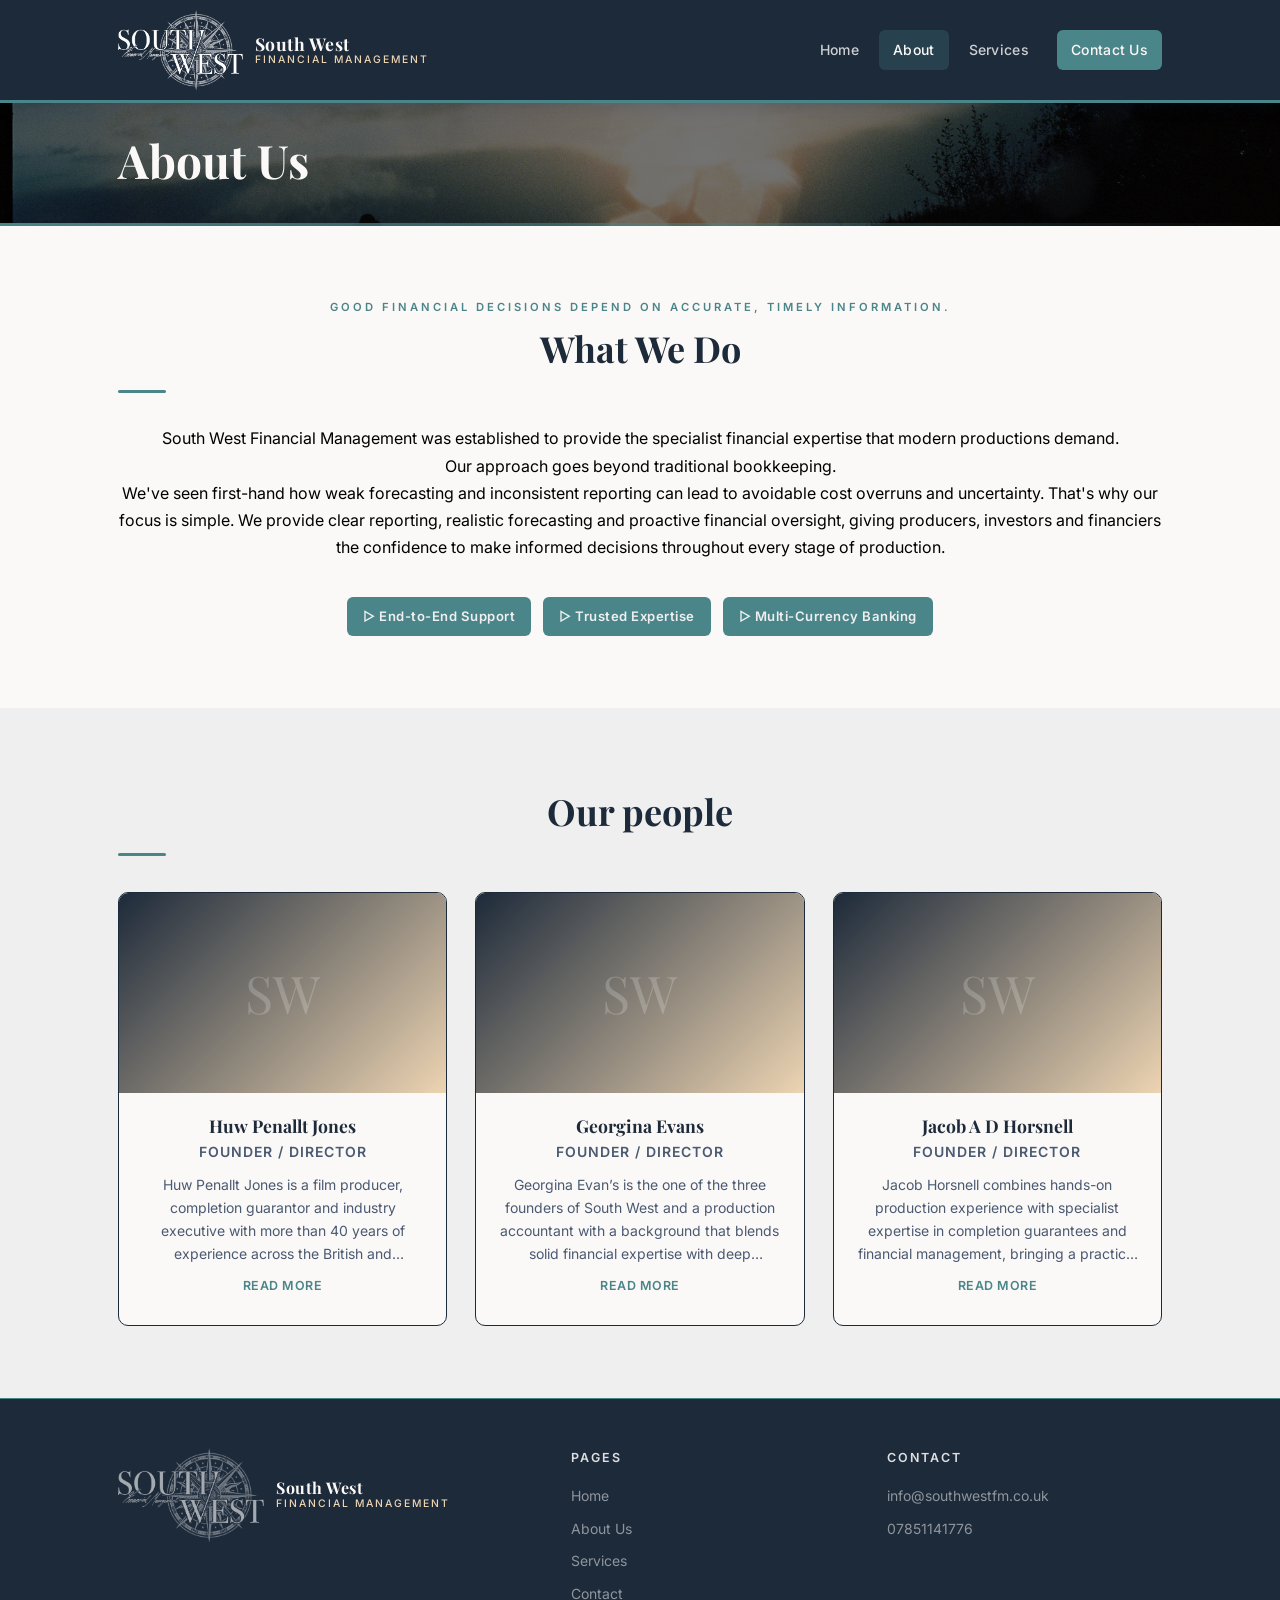
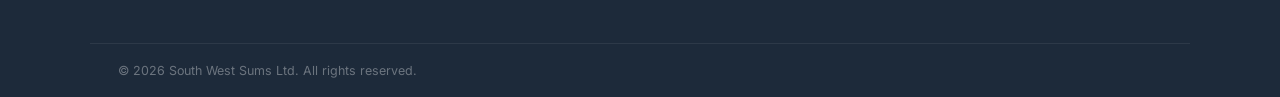
==== commit 87d572f7: "Mobile fixes" ====
--- a/about.html
+++ b/about.html
@@ -18,12 +18,15 @@
                 <span class="sub">Financial Management</span>
             </div>
         </a>
-        <nav>
+        <nav id="siteNav">
             <a href="index.html">Home</a>
             <a href="about.html" class="active">About</a>
             <a href="services.html">Services</a>
             <a href="contact.html" class="nav-cta">Contact Us</a>
         </nav>
+        <button class="nav-toggle" id="navToggle" aria-label="Toggle menu" aria-expanded="false" aria-controls="siteNav">
+            <span></span><span></span><span></span>
+        </button>
     </div>
 </header>
 
@@ -152,6 +155,32 @@
   });
 </script>
 <script>
+  const navToggle = document.getElementById('navToggle');
+  const siteNav = document.getElementById('siteNav');
+
+  navToggle.addEventListener('click', () => {
+    const isOpen = siteNav.classList.toggle('open');
+    navToggle.classList.toggle('active', isOpen);
+    navToggle.setAttribute('aria-expanded', isOpen);
+  });
+
+  siteNav.querySelectorAll('a').forEach(link => {
+    link.addEventListener('click', () => {
+      siteNav.classList.remove('open');
+      navToggle.classList.remove('active');
+      navToggle.setAttribute('aria-expanded', 'false');
+    });
+  });
+
+  document.addEventListener('click', (e) => {
+    if (!siteNav.contains(e.target) && !navToggle.contains(e.target)) {
+      siteNav.classList.remove('open');
+      navToggle.classList.remove('active');
+      navToggle.setAttribute('aria-expanded', 'false');
+    }
+  });
+</script>
+<script>
 const overlay = document.getElementById('teamModalOverlay');
 const modalPhoto = document.getElementById('teamModalPhoto');
 const modalName = document.getElementById('teamModalName');
--- a/style.css
+++ b/style.css
@@ -45,6 +45,7 @@
 }
 
 .header-inner {
+    position: relative;
     max-width: 1100px;
     margin: 0 auto;
     padding: 0 28px;
@@ -53,6 +54,35 @@
     justify-content: space-between;
     height: 100px;
 }
+
+/* ---- NAV TOGGLE (mobile burger) ---- */
+.nav-toggle {
+    display: none;
+    flex-direction: column;
+    justify-content: center;
+    align-items: flex-end;
+    gap: 6px;
+    width: 40px;
+    height: 40px;
+    background: transparent;
+    border: none;
+    padding: 8px;
+    cursor: pointer;
+    z-index: 200;
+}
+
+.nav-toggle span {
+    display: block;
+    width: 100%;
+    height: 2px;
+    background: var(--bright-snow);
+    border-radius: 2px;
+    transition: transform 0.25s ease, opacity 0.2s ease, width 0.2s ease;
+}
+
+.nav-toggle.active span:nth-child(1) { transform: translateY(8px) rotate(45deg); width: 100%; }
+.nav-toggle.active span:nth-child(2) { opacity: 0; }
+.nav-toggle.active span:nth-child(3) { transform: translateY(-8px) rotate(-45deg); width: 100%; }
 
 .logo-wrap {
     display: flex;
@@ -210,12 +240,18 @@
     background: transparent;
     color: var(--bright-snow);
     border: 2px solid rgba(255,255,255,0.5);
-    margin-left: 12px;
 }
 
 .btn-outline:hover {
     border-color: var(--bright-snow);
     background: rgba(255,255,255,0.08);
+}
+
+.hero-actions {
+    display: flex;
+    flex-wrap: wrap;
+    align-items: center;
+    gap: 14px;
 }
 
 /* ---- PAGE BANNER (inner pages) ---- */
@@ -316,8 +352,10 @@
     padding: 18px 28px;
     display: flex;
     justify-content: center;
-    gap: 48px;
+    align-items: center;
+    gap: 32px 48px;
     flex-wrap: wrap;
+    text-align: center;
 }
 
 .trust-item {
@@ -326,9 +364,16 @@
     font-weight: 500;
     letter-spacing: 1px;
     text-transform: uppercase;
-    display: flex;
-    align-items: center;
+    display: inline-flex;
+    align-items: center;
+    justify-content: center;
     gap: 8px;
+    white-space: nowrap;
+}
+
+@media (max-width: 640px) {
+    .trust-bar { flex-direction: column; gap: 14px; padding: 20px 24px; }
+    .trust-item { white-space: normal; }
 }
 
 .trust-item::before {
@@ -612,10 +657,12 @@
     width: 100%;
     max-height: 85vh;
     overflow-y: auto;
-    padding: 36px 40px;
+    overflow-x: hidden;
+    padding: 44px 40px 36px;
     position: relative;
     transform: translateY(20px);
     transition: transform 0.2s;
+    box-sizing: border-box;
 }
 .team-modal-overlay.active .team-modal {
     transform: translateY(0);
@@ -623,6 +670,7 @@
 .team-modal h3 {
     font-size: 1.4rem;
     margin-bottom: 4px;
+    overflow-wrap: break-word;
 }
 .team-modal .team-role {
     font-size: 0.8rem;
@@ -637,19 +685,29 @@
     color: var(--slate);
     line-height: 1.75;
     white-space: pre-line;
+    overflow-wrap: break-word;
+    word-break: break-word;
 }
 .team-modal-close {
     position: absolute;
-    top: 16px;
-    right: 20px;
-    width: 32px;
-    height: 32px;
+    top: 10px;
+    right: 10px;
+    width: 30px;
+    height: 30px;
+    display: flex;
+    align-items: center;
+    justify-content: center;
     border: none;
     background: transparent;
-    font-size: 1.4rem;
+    font-size: 1.3rem;
     line-height: 1;
     cursor: pointer;
     color: var(--slate);
+}
+
+@media (max-width: 480px) {
+    .team-modal { padding: 40px 24px 28px; }
+    .team-modal-close { top: 8px; right: 8px; }
 }
 .team-modal-close:hover {
     color: var(--jet-black);
@@ -739,9 +797,10 @@
 .qual-strip {
     display: flex;
     flex-wrap: wrap;
+    justify-content: center;
     gap: 12px;
     margin-top: 36px;
-	text-align: centre;
+	text-align: center;
 }
 
 .qual-badge {
@@ -755,7 +814,6 @@
     font-size: 0.82rem;
     font-weight: 600;
     letter-spacing: 0.5px;
-	align-content: centre;
 }
 
 /* ---- SERVICES PAGE ---- */
@@ -1032,15 +1090,44 @@
     .footer-inner .footer-brand { grid-column: 1 / -1; }
 }
 
+@media (max-width: 900px) {
+    .nav-toggle { display: flex; }
+
+    nav {
+        position: absolute;
+        top: 100%;
+        left: 0;
+        right: 0;
+        flex-direction: column;
+        align-items: stretch;
+        gap: 2px;
+        background: var(--jet-black);
+        border-bottom: 3px solid var(--dark-cyan);
+        padding: 10px 20px;
+        max-height: 0;
+        overflow: hidden;
+        opacity: 0;
+        transition: max-height 0.3s ease, opacity 0.2s ease, padding 0.3s ease;
+    }
+
+    nav.open {
+        max-height: 400px;
+        opacity: 1;
+        padding: 16px 20px 22px;
+    }
+
+    nav a { width: 100%; text-align: center; padding: 14px 10px; font-size: 0.95rem; }
+    nav a.nav-cta { margin-left: 0; margin-top: 8px; }
+}
+
 @media (max-width: 640px) {
     .header-inner { height: 80px; }
-    .logo-wrap img { height: 82px; }
-    nav a { padding: 6px 10px; font-size: 0.8rem; }
-    nav a.nav-cta { display: none; }
+    .logo-wrap img { height: 60px; }
     .hero-content { padding: 0 24px; }
+    .hero-actions { flex-direction: column; align-items: stretch; }
+    .hero-actions .btn { text-align: center; }
     .service-preview,
     .services-grid { grid-template-columns: 1fr; }
-    .trust-bar { gap: 24px; }
     .footer-inner { grid-template-columns: 1fr; }
 }
 
